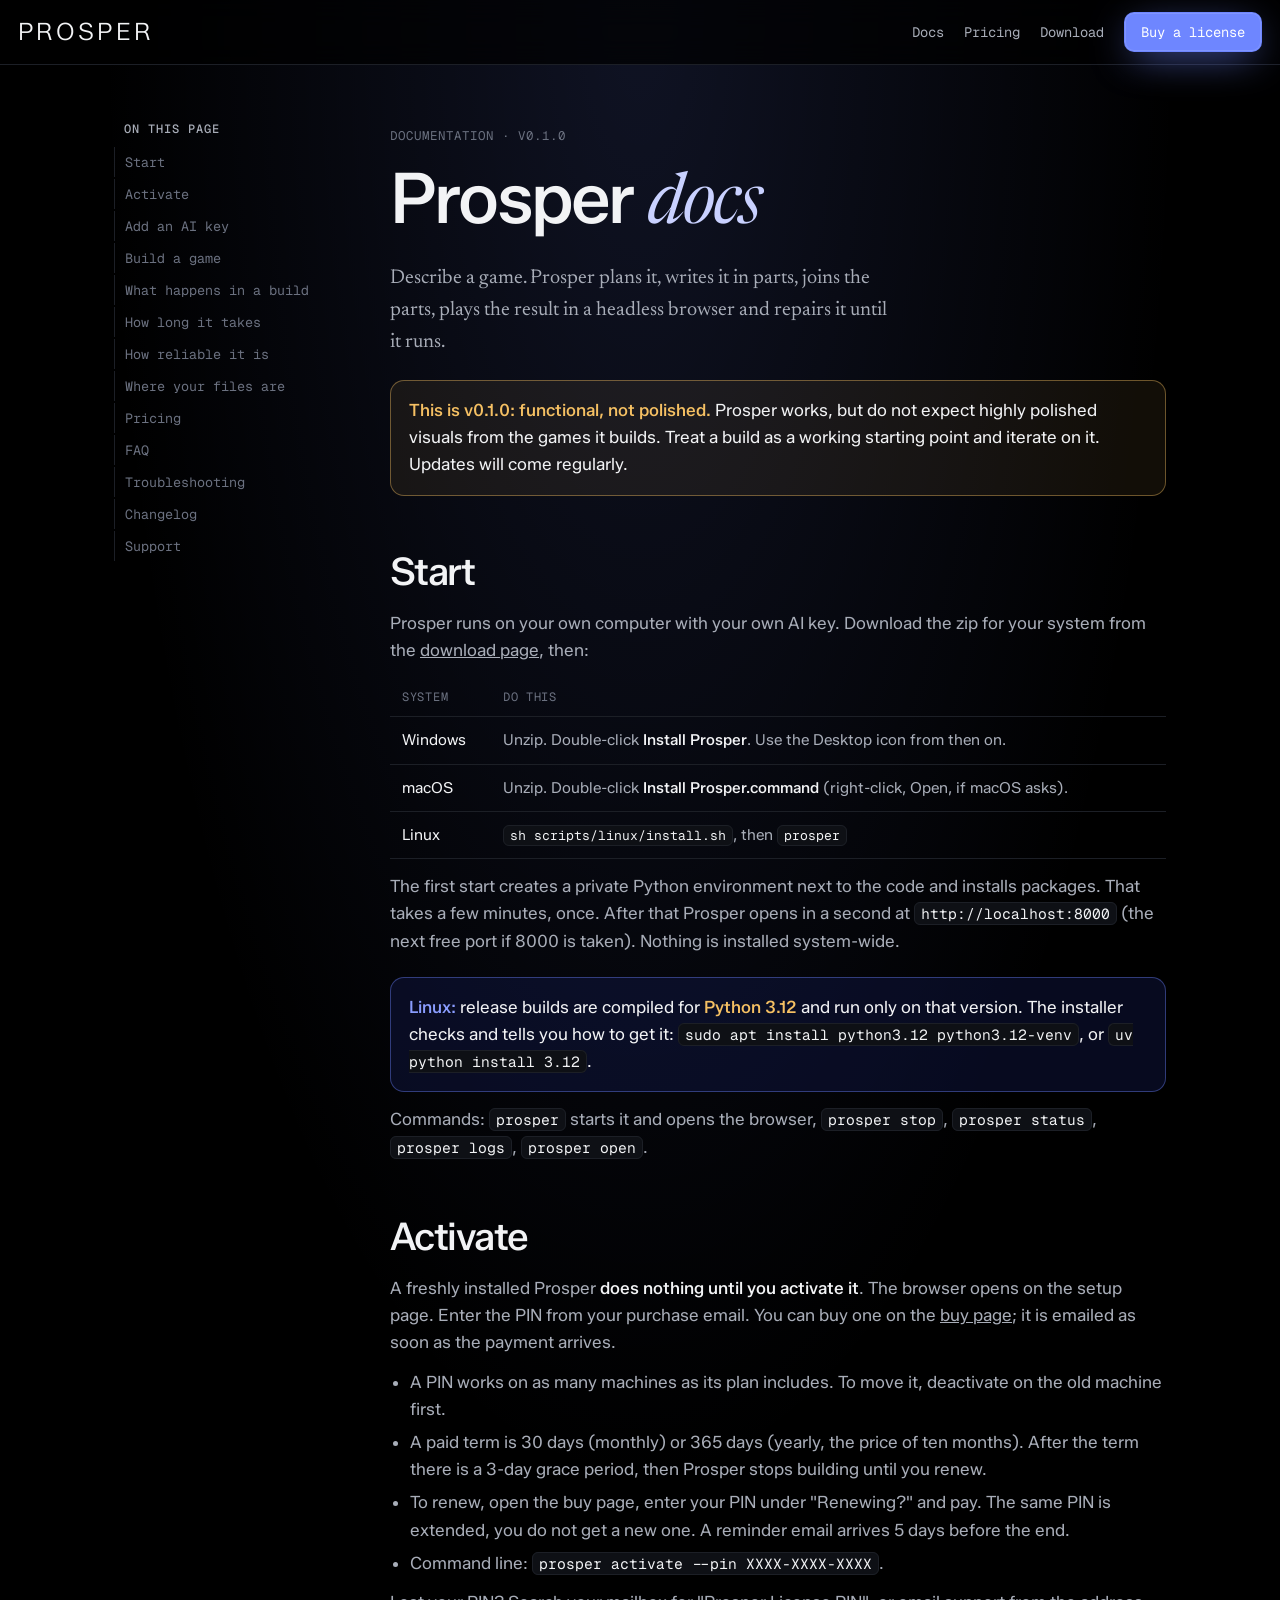
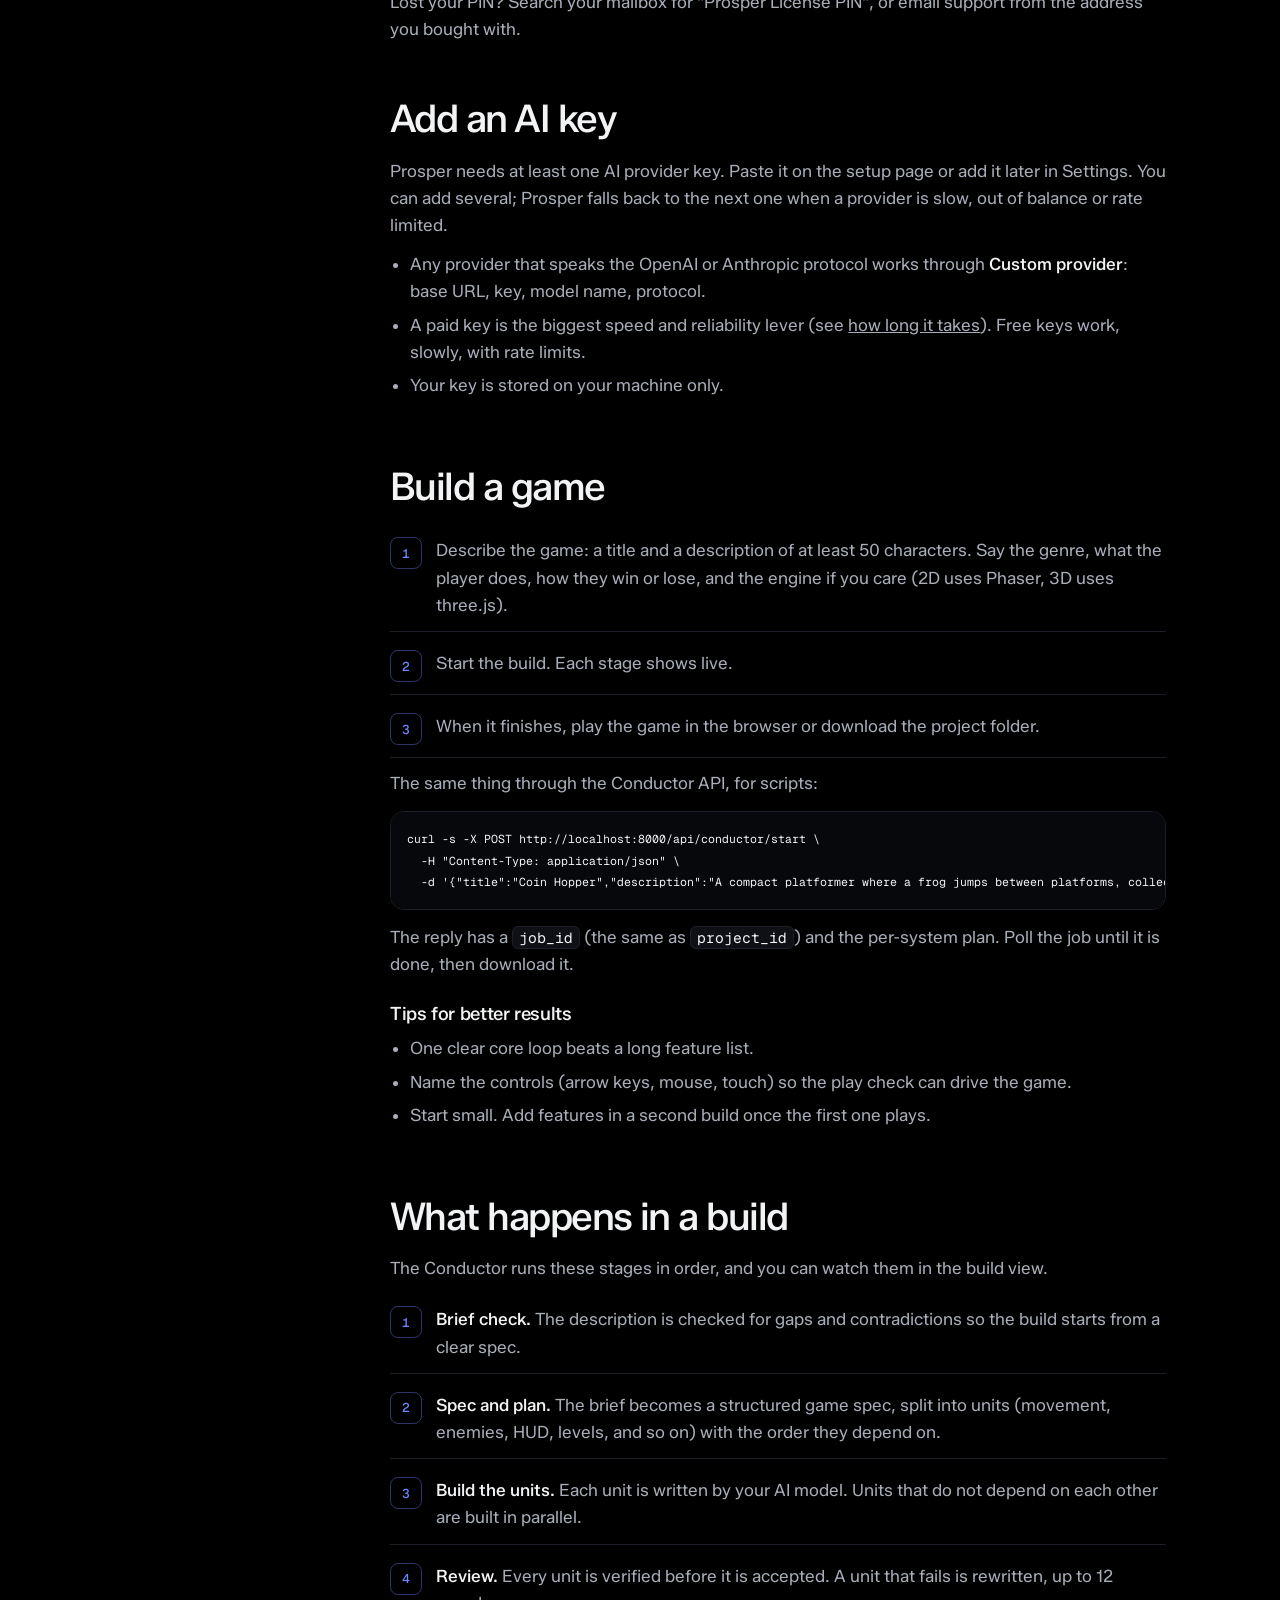
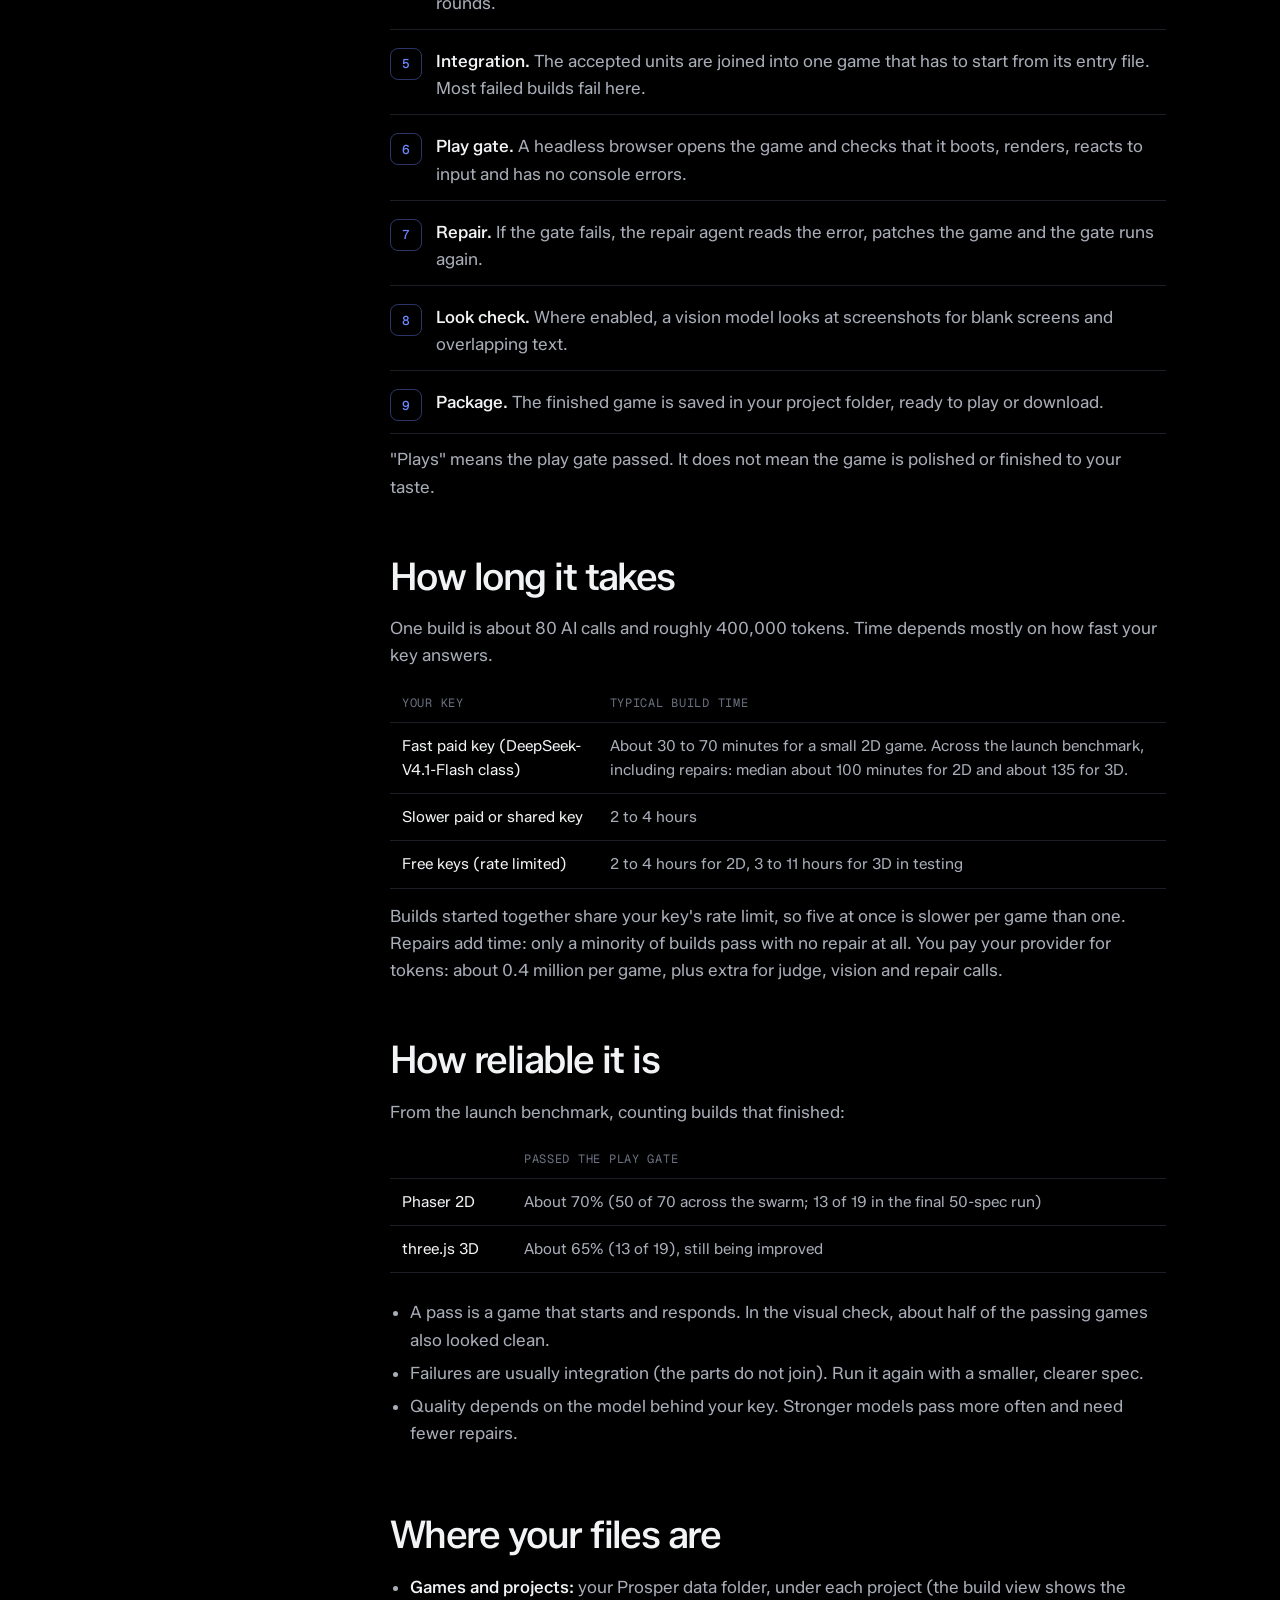
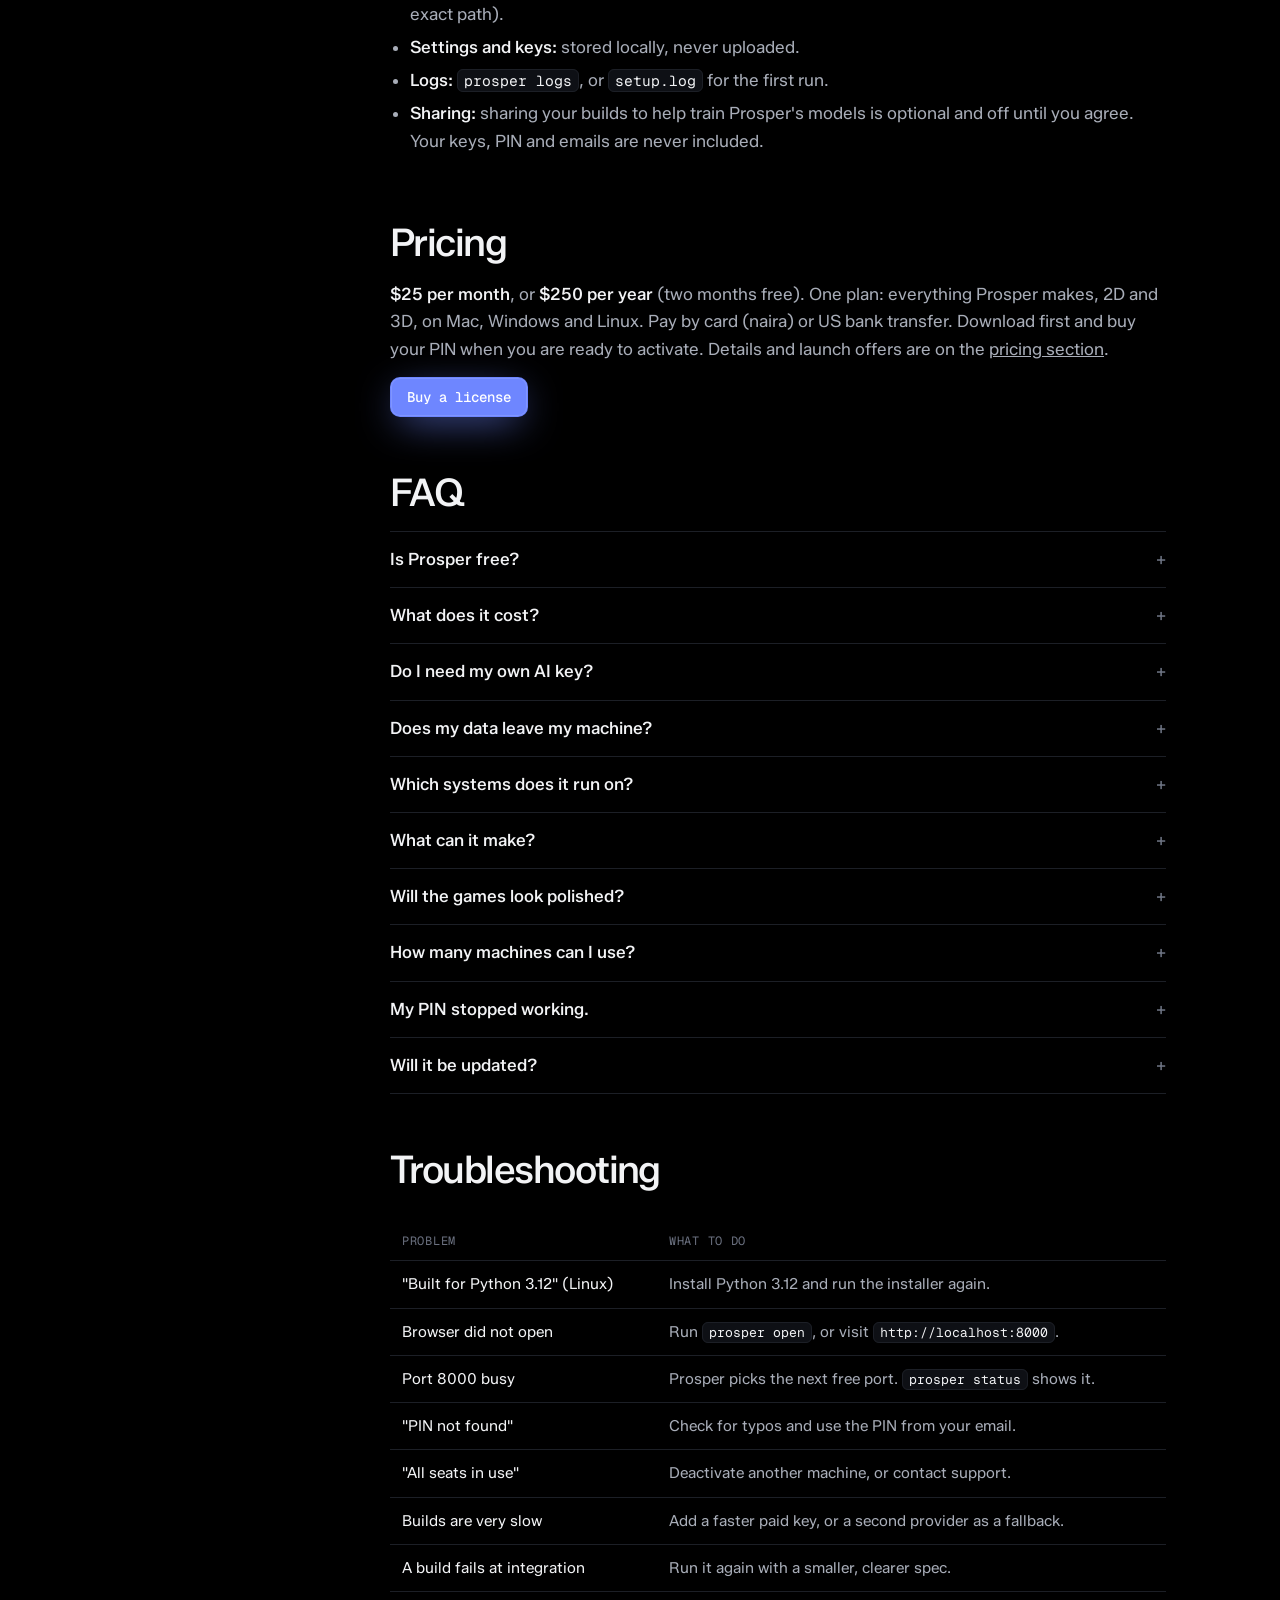
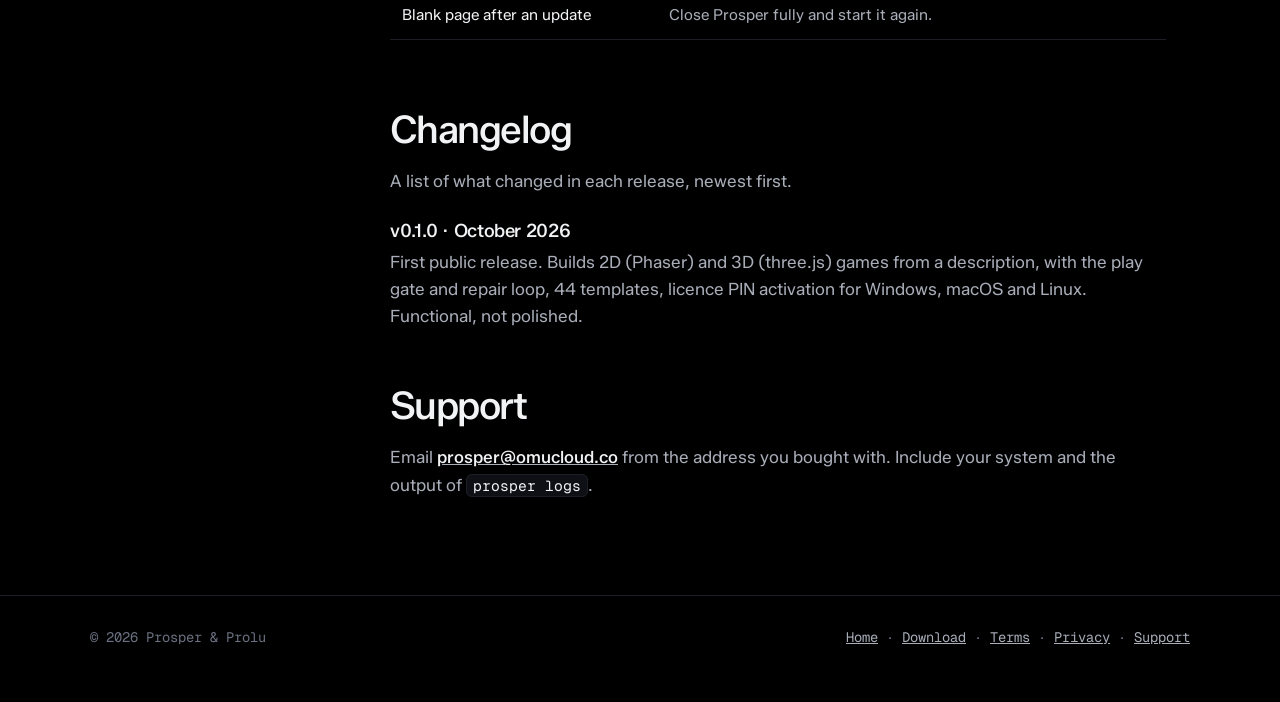
==== Docs/index.html @ 5c019542 "Site: /Docs page (guide, FAQ, changelog), v0.1.0 notice, unactivated note, support email Co-Authored" ====
<!doctype html>
<html lang="en">
<head>
<meta charset="utf-8">
<meta name="viewport" content="width=device-width, initial-scale=1, viewport-fit=cover">
<title>Prosper docs: install, activate, build</title>
<meta name="description" content="How to install Prosper, activate it, add an AI key and build a game. What each stage does, how long builds take for your key, and how reliable they are.">
<link rel="canonical" href="https://prolu.indevs.in/Docs/">
<meta name="theme-color" content="#000000">
<link rel="icon" href="data:image/svg+xml,%3Csvg xmlns=%27http://www.w3.org/2000/svg%27 viewBox=%270 0 32 32%27%3E%3Crect width=%2732%27 height=%2732%27 rx=%278%27 fill=%27%23000%27/%3E%3Cpath d=%27M11 25V7h6.5a6 6 0 0 1 0 12H11%27 fill=%27none%27 stroke=%27%236E86FF%27 stroke-width=%273%27/%3E%3C/svg%3E">
<link rel="preconnect" href="https://fonts.googleapis.com">
<link rel="preconnect" href="https://fonts.gstatic.com" crossorigin>
<link rel="stylesheet" href="https://fonts.googleapis.com/css2?family=Zalando+Sans:wght@300;400;500;600&family=Geist+Mono:wght@400;500&family=Newsreader:ital,opsz,wght@0,6..72,400;0,6..72,500;1,6..72,400&display=swap">
<style>
:root{color-scheme:dark;--bg:#000;--panel:#07080B;--raised:#0E1015;--line:#1C1F26;--line-2:#2A2E38;--text:#F2F3F5;--text-2:#A8ADB8;--muted:#6B7180;--blue:#6E86FF;--blue-hi:#8A9DFF;--blue-rgb:110,134,255;--amber:#F5C063;
--sans:"Zalando Sans",system-ui,-apple-system,"Segoe UI",sans-serif;--serif:"Newsreader",Georgia,serif;--mono:"Geist Mono",ui-monospace,Menlo,monospace}
*{box-sizing:border-box}html{scroll-behavior:smooth;-webkit-text-size-adjust:100%;overflow-x:clip}
body{margin:0;background:var(--bg);color:var(--text);font:17px/1.6 var(--sans);-webkit-font-smoothing:antialiased;overflow-x:hidden;background-image:radial-gradient(60% 30% at 50% 0,rgba(var(--blue-rgb),.14),transparent 70%)}
a{color:inherit}p{margin:0}h1,h2,h3{margin:0;font-weight:500;letter-spacing:-.04em;line-height:1.05;text-wrap:balance}
:focus-visible{outline:2px solid var(--blue);outline-offset:3px;border-radius:8px}
.top{position:sticky;top:0;z-index:30;background:rgba(0,0,0,.72);backdrop-filter:blur(14px);-webkit-backdrop-filter:blur(14px);border-bottom:1px solid var(--line)}
.bar{display:flex;align-items:center;justify-content:space-between;gap:16px;height:64px;padding-inline:18px;max-width:1280px;margin:0 auto}
.word{font-weight:300;font-size:1.5rem;letter-spacing:.14em;text-decoration:none;line-height:1}
.nav{display:flex;gap:20px;align-items:center}.nav a{font:400 .86rem var(--mono);color:var(--text-2);text-decoration:none}.nav a:hover{color:var(--text)}.nav a.btn,.nav a.btn:hover{color:#fff}
.btn{display:inline-flex;align-items:center;justify-content:center;font:500 .88rem var(--mono);padding:10px 16px;border-radius:10px;text-decoration:none;border:1px solid transparent;background:var(--blue);color:#fff;box-shadow:0 0 0 1px rgba(255,255,255,.12) inset,0 10px 40px -10px rgba(var(--blue-rgb),.9)}
.btn:hover{background:var(--blue-hi)}
.wrap{max-width:1100px;margin:0 auto;padding:56px 24px 96px;display:grid;grid-template-columns:220px minmax(0,1fr);gap:56px}
@media(max-width:860px){.wrap{grid-template-columns:1fr;gap:28px;padding-top:28px}.toc{position:static!important;display:flex!important;overflow-x:auto;gap:8px;padding-bottom:6px;scrollbar-width:none}.toc b{display:none}.toc a{white-space:nowrap;border:1px solid var(--line);border-radius:999px;padding:6px 12px}.nav a:not(.btn){display:none}}
.toc{position:sticky;top:88px;align-self:start;display:grid;gap:2px;font:400 .84rem var(--mono)}
.toc a{color:var(--muted);text-decoration:none;padding:6px 10px;border-left:1px solid var(--line)}.toc a:hover{color:var(--text);border-color:var(--blue)}
.toc b{font-weight:500;color:var(--text-2);padding:0 10px 8px;font-size:.75rem;text-transform:uppercase;letter-spacing:.08em}
main{min-width:0}main>section{padding-top:56px;scroll-margin-top:72px}main>section:first-child{padding-top:0}
.eyebrow{font:400 .78rem var(--mono);color:var(--muted);text-transform:uppercase;letter-spacing:.08em}
h1{font-size:clamp(2.6rem,7vw,4.4rem);margin-top:14px}h1 em{font-family:var(--serif);font-style:italic;font-weight:400;letter-spacing:-.025em;color:#C9D1FF}
h2{font-size:clamp(1.8rem,4vw,2.4rem);margin-bottom:18px}h3{font-size:1.15rem;letter-spacing:-.02em;margin:26px 0 8px}
.lead{font-family:var(--serif);font-size:1.25rem;color:var(--text-2);margin-top:18px;max-width:46ch}
main p,main li{color:var(--text-2)}main p+p{margin-top:12px}main ul,main ol{padding-left:1.2em;margin:12px 0}main li{margin:6px 0}main b,main strong{color:var(--text);font-weight:500}
code{font:400 .86em var(--mono);background:var(--raised);border:1px solid var(--line);border-radius:6px;padding:1px 6px;color:var(--text)}
pre{margin:14px 0;padding:16px;background:var(--panel);border:1px solid var(--line);border-radius:14px;overflow-x:auto;font:400 .84rem/1.6 var(--mono);color:var(--text)}pre code{background:none;border:0;padding:0}
.note{margin-top:22px;padding:16px 18px;border-radius:14px;border:1px solid rgba(245,192,99,.4);background:rgba(245,192,99,.07);color:var(--text)}
.note b{color:var(--amber)}.note.blue{border-color:rgba(var(--blue-rgb),.4);background:rgba(26,35,102,.3)}
table{width:100%;border-collapse:collapse;margin:14px 0;font-size:.95rem}th,td{text-align:left;padding:11px 12px;border-bottom:1px solid var(--line);vertical-align:top;color:var(--text-2)}
th{font:400 .75rem var(--mono);color:var(--muted);text-transform:uppercase;letter-spacing:.06em}td:first-child{color:var(--text)}
.tw{overflow-x:auto}
.steps{counter-reset:s;list-style:none;padding:0}.steps li{counter-increment:s;display:grid;grid-template-columns:34px 1fr;gap:12px;padding:12px 0;border-bottom:1px solid var(--line)}
.steps li::before{content:counter(s);font:500 .8rem var(--mono);color:var(--blue);border:1px solid rgba(var(--blue-rgb),.4);border-radius:8px;width:30px;height:30px;display:grid;place-items:center}
details{border-top:1px solid var(--line);padding:14px 0}details:last-of-type{border-bottom:1px solid var(--line)}
summary{cursor:pointer;color:var(--text);font-weight:500;list-style:none;display:flex;justify-content:space-between;gap:12px}summary::after{content:"+";font-family:var(--mono);color:var(--muted)}details[open] summary::after{content:"\2212"}
summary::-webkit-details-marker{display:none}details p{margin-top:10px}
footer{border-top:1px solid var(--line);padding:32px 24px 56px;font:400 .86rem var(--mono);color:var(--muted)}
footer .in{max-width:1100px;margin:0 auto;display:flex;flex-wrap:wrap;gap:12px 24px;justify-content:space-between}footer a{color:var(--text-2)}
</style>
</head>
<body>
<header class="top"><div class="bar"><a class="word" href="/">PROSPER</a>
<nav class="nav"><a href="/Docs/">Docs</a><a href="/#prosper-pricing">Pricing</a><a href="/download/#prosper">Download</a><a class="btn" href="https://prosper.qzz.io/buy">Buy a license</a></nav></div></header>

<div class="wrap">
<nav class="toc" aria-label="On this page"><b>On this page</b>
<a href="#start">Start</a><a href="#activate">Activate</a><a href="#key">Add an AI key</a><a href="#build">Build a game</a><a href="#stages">What happens in a build</a><a href="#time">How long it takes</a><a href="#reliability">How reliable it is</a><a href="#files">Where your files are</a><a href="#pricing">Pricing</a><a href="#faq">FAQ</a><a href="#troubleshooting">Troubleshooting</a><a href="#changelog">Changelog</a><a href="#support">Support</a></nav>
<main>

<section id="top">
<span class="eyebrow">Documentation · v0.1.0</span>
<h1>Prosper <em>docs</em></h1>
<p class="lead">Describe a game. Prosper plans it, writes it in parts, joins the parts, plays the result in a headless browser and repairs it until it runs.</p>
<div class="note"><b>This is v0.1.0: functional, not polished.</b> Prosper works, but do not expect highly polished visuals from the games it builds. Treat a build as a working starting point and iterate on it. Updates will come regularly.</div>
</section>

<section id="start">
<h2>Start</h2>
<p>Prosper runs on your own computer with your own AI key. Download the zip for your system from the <a href="/download/#prosper">download page</a>, then:</p>
<div class="tw"><table><tr><th>System</th><th>Do this</th></tr>
<tr><td>Windows</td><td>Unzip. Double-click <b>Install Prosper</b>. Use the Desktop icon from then on.</td></tr>
<tr><td>macOS</td><td>Unzip. Double-click <b>Install Prosper.command</b> (right-click, Open, if macOS asks).</td></tr>
<tr><td>Linux</td><td><code>sh scripts/linux/install.sh</code>, then <code>prosper</code></td></tr></table></div>
<p>The first start creates a private Python environment next to the code and installs packages. That takes a few minutes, once. After that Prosper opens in a second at <code>http://localhost:8000</code> (the next free port if 8000 is taken). Nothing is installed system-wide.</p>
<div class="note blue"><b style="color:var(--blue-hi)">Linux:</b> release builds are compiled for <b>Python 3.12</b> and run only on that version. The installer checks and tells you how to get it: <code>sudo apt install python3.12 python3.12-venv</code>, or <code>uv python install 3.12</code>.</div>
<p style="margin-top:14px">Commands: <code>prosper</code> starts it and opens the browser, <code>prosper stop</code>, <code>prosper status</code>, <code>prosper logs</code>, <code>prosper open</code>.</p>
</section>

<section id="activate">
<h2>Activate</h2>
<p>A freshly installed Prosper <b>does nothing until you activate it</b>. The browser opens on the setup page. Enter the PIN from your purchase email. You can buy one on the <a href="https://prosper.qzz.io/buy">buy page</a>; it is emailed as soon as the payment arrives.</p>
<ul>
<li>A PIN works on as many machines as its plan includes. To move it, deactivate on the old machine first.</li>
<li>A paid term is 30 days (monthly) or 365 days (yearly, the price of ten months). After the term there is a 3-day grace period, then Prosper stops building until you renew.</li>
<li>To renew, open the buy page, enter your PIN under "Renewing?" and pay. The same PIN is extended, you do not get a new one. A reminder email arrives 5 days before the end.</li>
<li>Command line: <code>prosper activate --pin XXXX-XXXX-XXXX</code>.</li></ul>
<p>Lost your PIN? Search your mailbox for "Prosper License PIN", or email support from the address you bought with.</p>
</section>

<section id="key">
<h2>Add an AI key</h2>
<p>Prosper needs at least one AI provider key. Paste it on the setup page or add it later in Settings. You can add several; Prosper falls back to the next one when a provider is slow, out of balance or rate limited.</p>
<ul><li>Any provider that speaks the OpenAI or Anthropic protocol works through <b>Custom provider</b>: base URL, key, model name, protocol.</li>
<li>A paid key is the biggest speed and reliability lever (see <a href="#time">how long it takes</a>). Free keys work, slowly, with rate limits.</li>
<li>Your key is stored on your machine only.</li></ul>
</section>

<section id="build">
<h2>Build a game</h2>
<ol class="steps">
<li><span>Describe the game: a title and a description of at least 50 characters. Say the genre, what the player does, how they win or lose, and the engine if you care (2D uses Phaser, 3D uses three.js).</span></li>
<li><span>Start the build. Each stage shows live.</span></li>
<li><span>When it finishes, play the game in the browser or download the project folder.</span></li></ol>
<p>The same thing through the Conductor API, for scripts:</p>
<pre><code>curl -s -X POST http://localhost:8000/api/conductor/start \
  -H "Content-Type: application/json" \
  -d '{"title":"Coin Hopper","description":"A compact platformer where a frog jumps between platforms, collects coins and avoids hazards, with a score, three lives, a main menu and a game-over screen.","platform":"phaser+js","genre":"platformer"}'</code></pre>
<p>The reply has a <code>job_id</code> (the same as <code>project_id</code>) and the per-system plan. Poll the job until it is done, then download it.</p>
<h3>Tips for better results</h3>
<ul><li>One clear core loop beats a long feature list.</li><li>Name the controls (arrow keys, mouse, touch) so the play check can drive the game.</li><li>Start small. Add features in a second build once the first one plays.</li></ul>
</section>

<section id="stages">
<h2>What happens in a build</h2>
<p>The Conductor runs these stages in order, and you can watch them in the build view.</p>
<ol class="steps">
<li><span><b>Brief check.</b> The description is checked for gaps and contradictions so the build starts from a clear spec.</span></li>
<li><span><b>Spec and plan.</b> The brief becomes a structured game spec, split into units (movement, enemies, HUD, levels, and so on) with the order they depend on.</span></li>
<li><span><b>Build the units.</b> Each unit is written by your AI model. Units that do not depend on each other are built in parallel.</span></li>
<li><span><b>Review.</b> Every unit is verified before it is accepted. A unit that fails is rewritten, up to 12 rounds.</span></li>
<li><span><b>Integration.</b> The accepted units are joined into one game that has to start from its entry file. Most failed builds fail here.</span></li>
<li><span><b>Play gate.</b> A headless browser opens the game and checks that it boots, renders, reacts to input and has no console errors.</span></li>
<li><span><b>Repair.</b> If the gate fails, the repair agent reads the error, patches the game and the gate runs again.</span></li>
<li><span><b>Look check.</b> Where enabled, a vision model looks at screenshots for blank screens and overlapping text.</span></li>
<li><span><b>Package.</b> The finished game is saved in your project folder, ready to play or download.</span></li></ol>
<p>"Plays" means the play gate passed. It does not mean the game is polished or finished to your taste.</p>
</section>

<section id="time">
<h2>How long it takes</h2>
<p>One build is about 80 AI calls and roughly 400,000 tokens. Time depends mostly on how fast your key answers.</p>
<div class="tw"><table><tr><th>Your key</th><th>Typical build time</th></tr>
<tr><td>Fast paid key (DeepSeek-V4.1-Flash class)</td><td>About 30 to 70 minutes for a small 2D game. Across the launch benchmark, including repairs: median about 100 minutes for 2D and about 135 for 3D.</td></tr>
<tr><td>Slower paid or shared key</td><td>2 to 4 hours</td></tr>
<tr><td>Free keys (rate limited)</td><td>2 to 4 hours for 2D, 3 to 11 hours for 3D in testing</td></tr></table></div>
<p>Builds started together share your key's rate limit, so five at once is slower per game than one. Repairs add time: only a minority of builds pass with no repair at all. You pay your provider for tokens: about 0.4 million per game, plus extra for judge, vision and repair calls.</p>
</section>

<section id="reliability">
<h2>How reliable it is</h2>
<p>From the launch benchmark, counting builds that finished:</p>
<div class="tw"><table><tr><th></th><th>Passed the play gate</th></tr>
<tr><td>Phaser 2D</td><td>About 70% (50 of 70 across the swarm; 13 of 19 in the final 50-spec run)</td></tr>
<tr><td>three.js 3D</td><td>About 65% (13 of 19), still being improved</td></tr></table></div>
<ul><li>A pass is a game that starts and responds. In the visual check, about half of the passing games also looked clean.</li>
<li>Failures are usually integration (the parts do not join). Run it again with a smaller, clearer spec.</li>
<li>Quality depends on the model behind your key. Stronger models pass more often and need fewer repairs.</li></ul>
</section>

<section id="files">
<h2>Where your files are</h2>
<ul><li><b>Games and projects:</b> your Prosper data folder, under each project (the build view shows the exact path).</li>
<li><b>Settings and keys:</b> stored locally, never uploaded.</li>
<li><b>Logs:</b> <code>prosper logs</code>, or <code>setup.log</code> for the first run.</li>
<li><b>Sharing:</b> sharing your builds to help train Prosper's models is optional and off until you agree. Your keys, PIN and emails are never included.</li></ul>
</section>

<section id="pricing">
<h2>Pricing</h2>
<p><b>$25 per month</b>, or <b>$250 per year</b> (two months free). One plan: everything Prosper makes, 2D and 3D, on Mac, Windows and Linux. Pay by card (naira) or US bank transfer. Download first and buy your PIN when you are ready to activate. Details and launch offers are on the <a href="/#prosper-pricing">pricing section</a>.</p>
<p style="margin-top:14px"><a class="btn" href="https://prosper.qzz.io/buy">Buy a license</a></p>
</section>

<section id="faq">
<h2>FAQ</h2>
<details><summary>Is Prosper free?</summary><p>The download is free, but an unactivated copy does nothing. You need a PIN to build.</p></details>
<details><summary>What does it cost?</summary><p>$25 per month or $250 per year. Card payments are taken in naira; bank transfer is in US dollars.</p></details>
<details><summary>Do I need my own AI key?</summary><p>Yes. Prosper runs on your machine and uses the AI provider you choose and pay. A paid key makes builds much faster.</p></details>
<details><summary>Does my data leave my machine?</summary><p>Your projects, games and keys stay on your computer. Prosper contacts our server only to activate and check your licence. Sharing builds to help train our models is optional and off until you agree.</p></details>
<details><summary>Which systems does it run on?</summary><p>Windows, macOS and Linux. On Linux you need Python 3.12.</p></details>
<details><summary>What can it make?</summary><p>2D games with Phaser and 3D games with three.js, from a written description. It ships with 44 templates and about 99 add-ons.</p></details>
<details><summary>Will the games look polished?</summary><p>Not yet. This is v0.1.0. Games work, but do not expect highly polished visuals. Treat each build as a playable starting point.</p></details>
<details><summary>How many machines can I use?</summary><p>As many as your plan includes. The standard plan covers one machine at a time. To move it, deactivate the old one first.</p></details>
<details><summary>My PIN stopped working.</summary><p>Your paid term may have ended (there is a 3-day grace period), or the PIN was deactivated. Renew on the buy page with the same PIN, or email support.</p></details>
<details><summary>Will it be updated?</summary><p>Yes, updates will come regularly. See the changelog below.</p></details>
</section>

<section id="troubleshooting">
<h2>Troubleshooting</h2>
<div class="tw"><table><tr><th>Problem</th><th>What to do</th></tr>
<tr><td>"Built for Python 3.12" (Linux)</td><td>Install Python 3.12 and run the installer again.</td></tr>
<tr><td>Browser did not open</td><td>Run <code>prosper open</code>, or visit <code>http://localhost:8000</code>.</td></tr>
<tr><td>Port 8000 busy</td><td>Prosper picks the next free port. <code>prosper status</code> shows it.</td></tr>
<tr><td>"PIN not found"</td><td>Check for typos and use the PIN from your email.</td></tr>
<tr><td>"All seats in use"</td><td>Deactivate another machine, or contact support.</td></tr>
<tr><td>Builds are very slow</td><td>Add a faster paid key, or a second provider as a fallback.</td></tr>
<tr><td>A build fails at integration</td><td>Run it again with a smaller, clearer spec.</td></tr>
<tr><td>Blank page after an update</td><td>Close Prosper fully and start it again.</td></tr></table></div>
</section>

<section id="changelog">
<h2>Changelog</h2>
<p>A list of what changed in each release, newest first.</p>
<h3>v0.1.0 · October 2026</h3>
<p>First public release. Builds 2D (Phaser) and 3D (three.js) games from a description, with the play gate and repair loop, 44 templates, licence PIN activation for Windows, macOS and Linux. Functional, not polished.</p>
</section>

<section id="support">
<h2>Support</h2>
<p>Email <a href="mailto:prosper@omucloud.co"><b>prosper@omucloud.co</b></a> from the address you bought with. Include your system and the output of <code>prosper logs</code>.</p>
</section>

</main></div>
<footer><div class="in"><span>© 2026 Prosper &amp; Prolu</span><span><a href="/">Home</a> · <a href="/download/#prosper">Download</a> · <a href="/prolu/#terms">Terms</a> · <a href="/prolu/#privacy">Privacy</a> · <a href="mailto:prosper@omucloud.co">Support</a></span></div></footer>
</body></html>
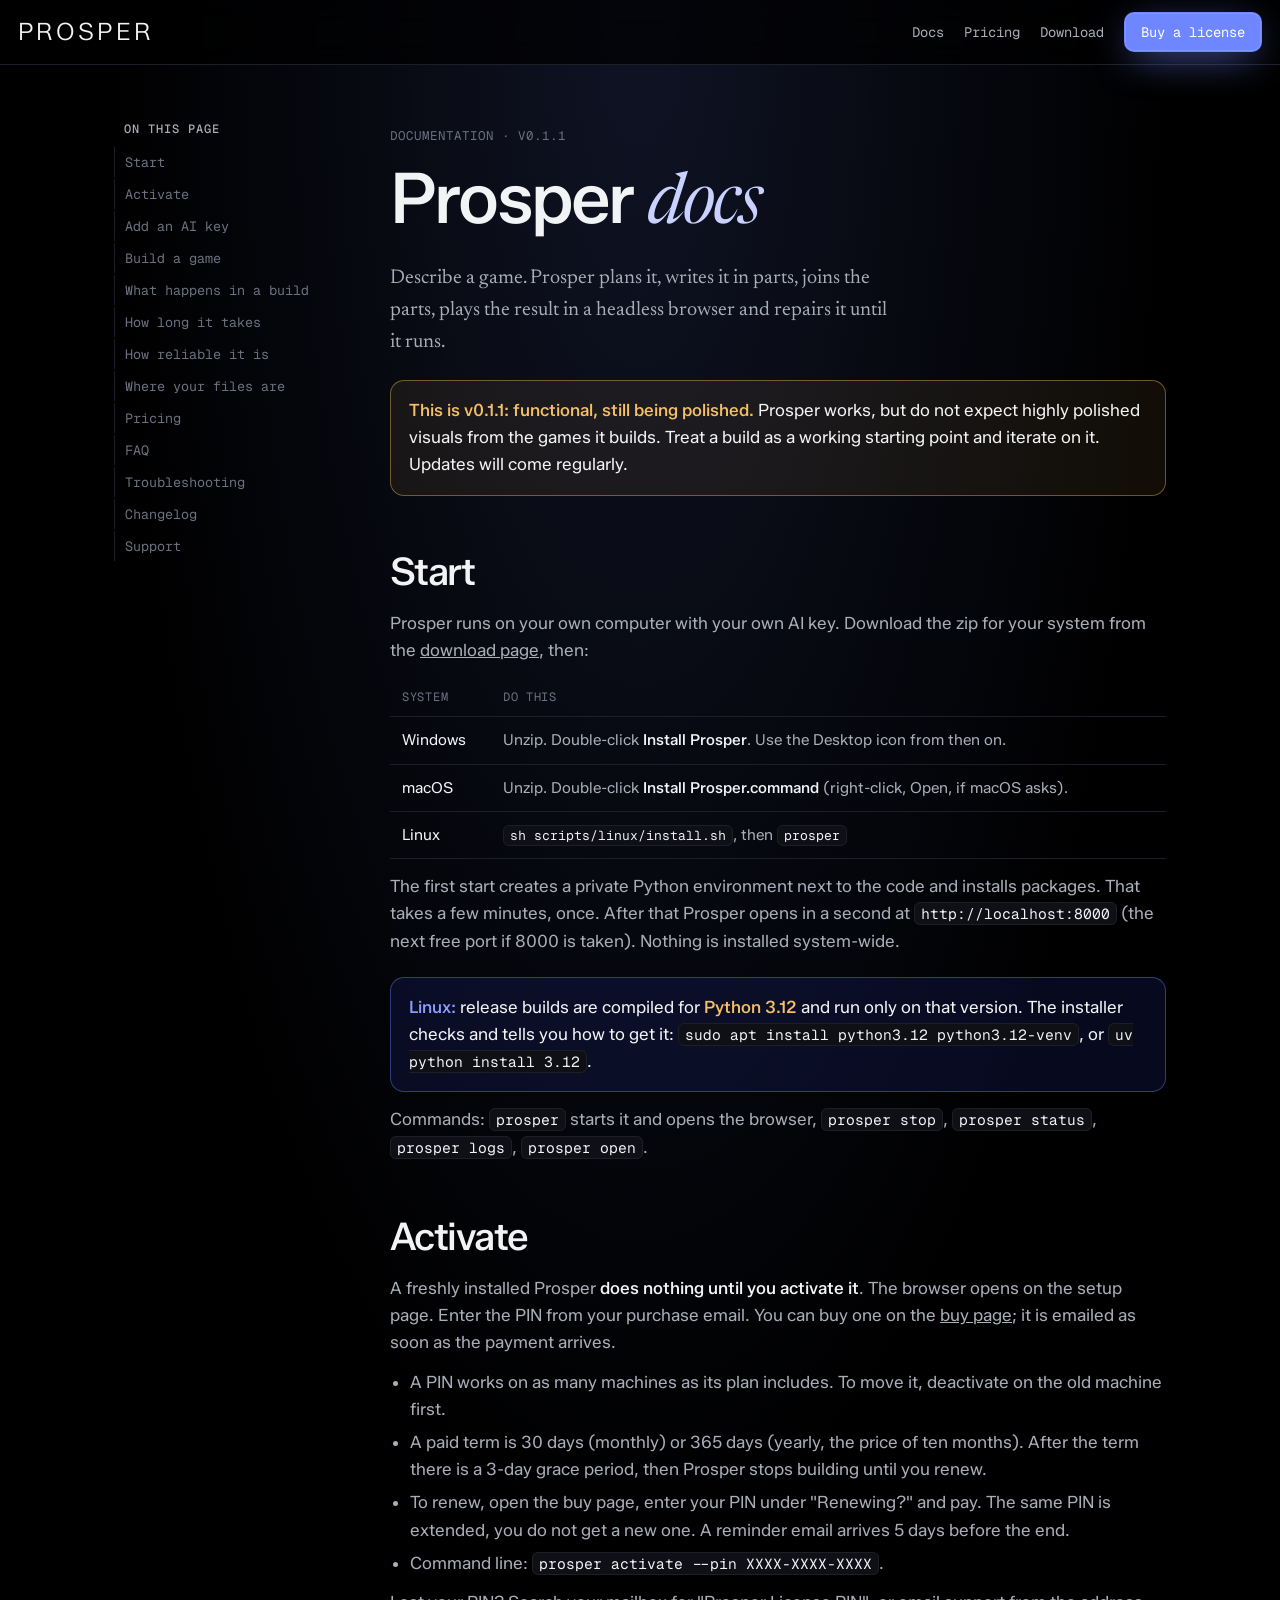
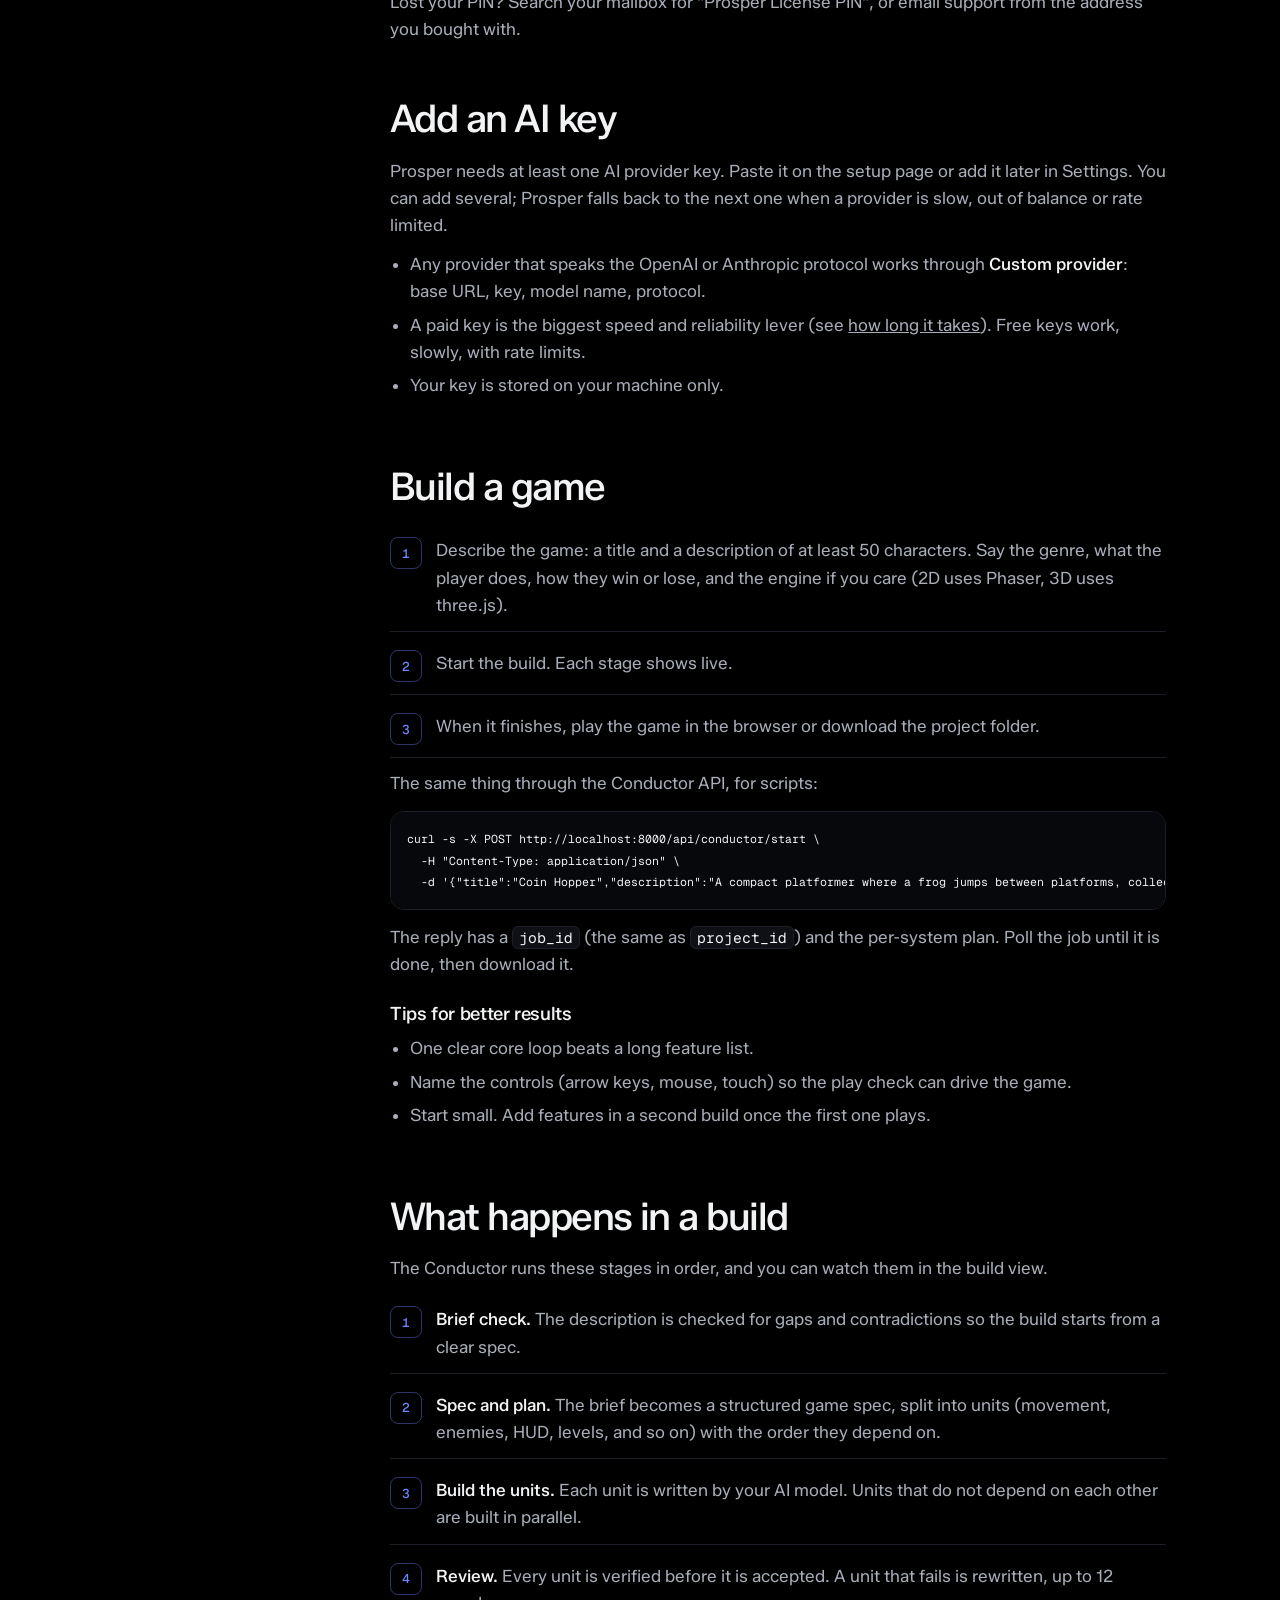
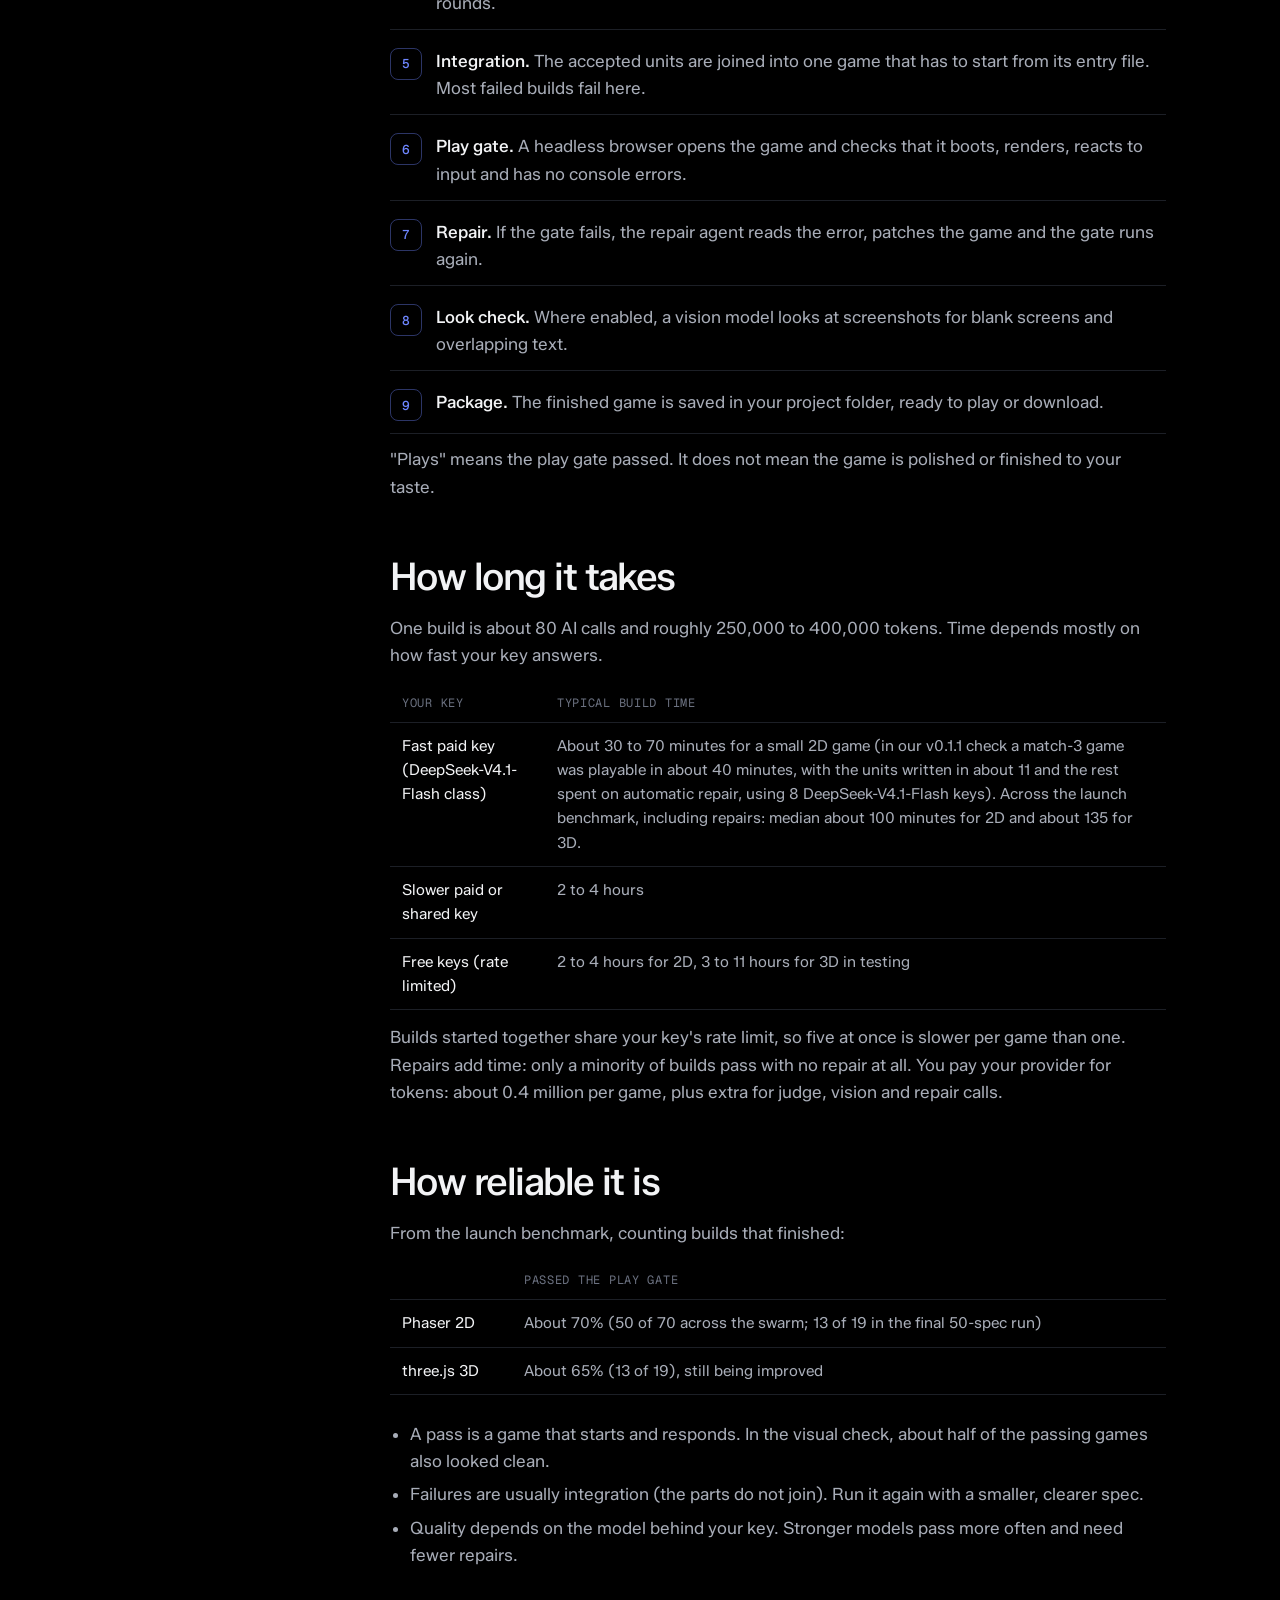
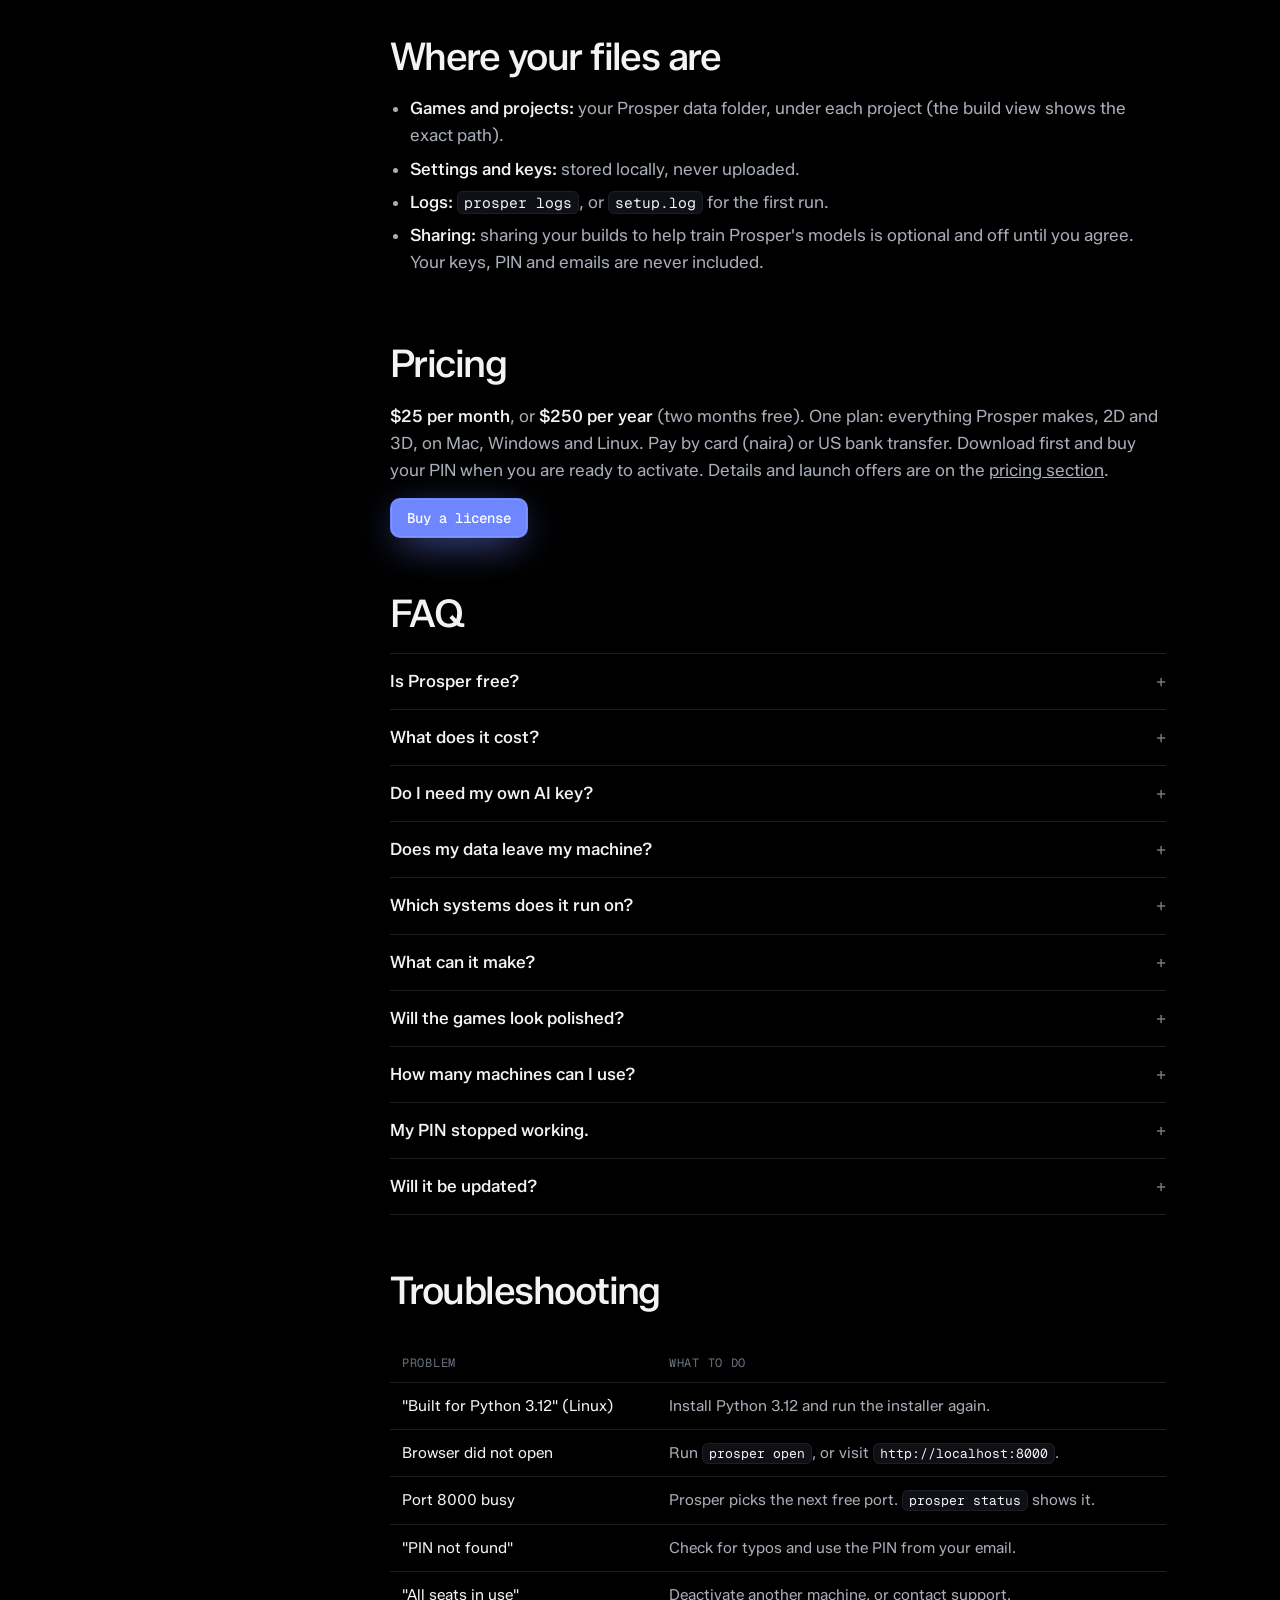
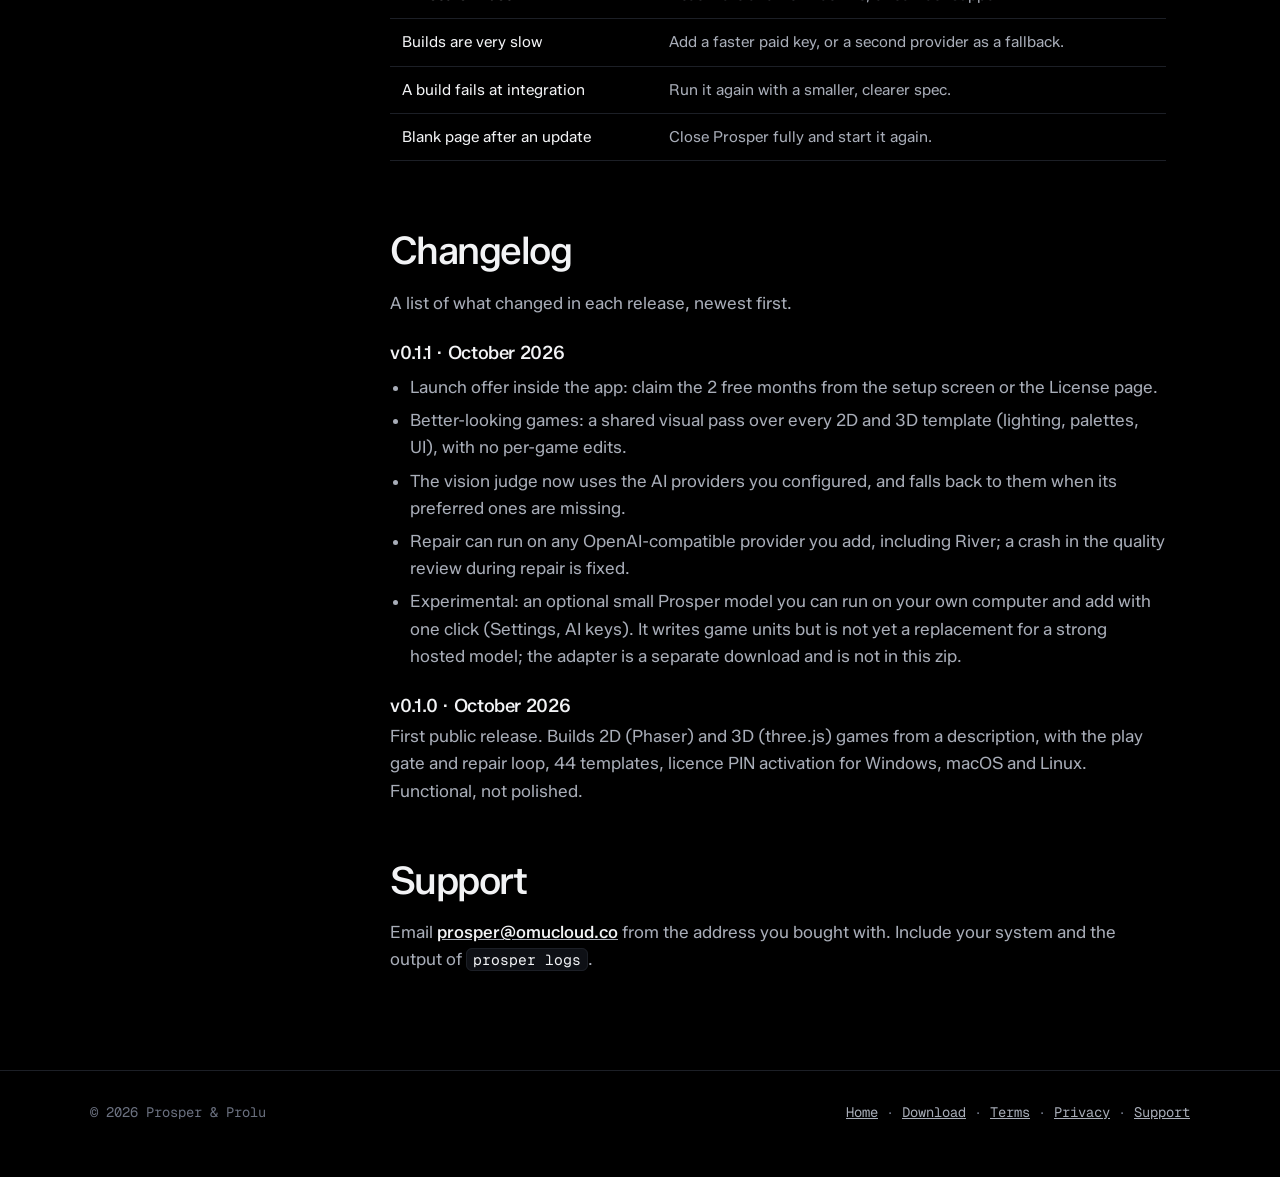
==== commit 7ac0e9dc: "Prosper 0.1.1: download links, changelog, docs build-time numbers Co-Authored-By: Claude Sonnet 5.5 " ====
--- a/Docs/index.html
+++ b/Docs/index.html
@@ -61,10 +61,10 @@
 <main>
 
 <section id="top">
-<span class="eyebrow">Documentation · v0.1.0</span>
+<span class="eyebrow">Documentation · v0.1.1</span>
 <h1>Prosper <em>docs</em></h1>
 <p class="lead">Describe a game. Prosper plans it, writes it in parts, joins the parts, plays the result in a headless browser and repairs it until it runs.</p>
-<div class="note"><b>This is v0.1.0: functional, not polished.</b> Prosper works, but do not expect highly polished visuals from the games it builds. Treat a build as a working starting point and iterate on it. Updates will come regularly.</div>
+<div class="note"><b>This is v0.1.1: functional, still being polished.</b> Prosper works, but do not expect highly polished visuals from the games it builds. Treat a build as a working starting point and iterate on it. Updates will come regularly.</div>
 </section>
 
 <section id="start">
@@ -131,9 +131,9 @@
 
 <section id="time">
 <h2>How long it takes</h2>
-<p>One build is about 80 AI calls and roughly 400,000 tokens. Time depends mostly on how fast your key answers.</p>
+<p>One build is about 80 AI calls and roughly 250,000 to 400,000 tokens. Time depends mostly on how fast your key answers.</p>
 <div class="tw"><table><tr><th>Your key</th><th>Typical build time</th></tr>
-<tr><td>Fast paid key (DeepSeek-V4.1-Flash class)</td><td>About 30 to 70 minutes for a small 2D game. Across the launch benchmark, including repairs: median about 100 minutes for 2D and about 135 for 3D.</td></tr>
+<tr><td>Fast paid key (DeepSeek-V4.1-Flash class)</td><td>About 30 to 70 minutes for a small 2D game (in our v0.1.1 check a match-3 game was playable in about 40 minutes, with the units written in about 11 and the rest spent on automatic repair, using 8 DeepSeek-V4.1-Flash keys). Across the launch benchmark, including repairs: median about 100 minutes for 2D and about 135 for 3D.</td></tr>
 <tr><td>Slower paid or shared key</td><td>2 to 4 hours</td></tr>
 <tr><td>Free keys (rate limited)</td><td>2 to 4 hours for 2D, 3 to 11 hours for 3D in testing</td></tr></table></div>
 <p>Builds started together share your key's rate limit, so five at once is slower per game than one. Repairs add time: only a minority of builds pass with no repair at all. You pay your provider for tokens: about 0.4 million per game, plus extra for judge, vision and repair calls.</p>
@@ -172,7 +172,7 @@
 <details><summary>Does my data leave my machine?</summary><p>Your projects, games and keys stay on your computer. Prosper contacts our server only to activate and check your licence. Sharing builds to help train our models is optional and off until you agree.</p></details>
 <details><summary>Which systems does it run on?</summary><p>Windows, macOS and Linux. On Linux you need Python 3.12.</p></details>
 <details><summary>What can it make?</summary><p>2D games with Phaser and 3D games with three.js, from a written description. It ships with 44 templates and about 99 add-ons.</p></details>
-<details><summary>Will the games look polished?</summary><p>Not yet. This is v0.1.0. Games work, but do not expect highly polished visuals. Treat each build as a playable starting point.</p></details>
+<details><summary>Will the games look polished?</summary><p>Getting better, not finished. This is v0.1.1. Games work, but do not expect highly polished visuals. Treat each build as a playable starting point.</p></details>
 <details><summary>How many machines can I use?</summary><p>As many as your plan includes. The standard plan covers one machine at a time. To move it, deactivate the old one first.</p></details>
 <details><summary>My PIN stopped working.</summary><p>Your paid term may have ended (there is a 3-day grace period), or the PIN was deactivated. Renew on the buy page with the same PIN, or email support.</p></details>
 <details><summary>Will it be updated?</summary><p>Yes, updates will come regularly. See the changelog below.</p></details>
@@ -194,6 +194,14 @@
 <section id="changelog">
 <h2>Changelog</h2>
 <p>A list of what changed in each release, newest first.</p>
+<h3>v0.1.1 · October 2026</h3>
+<ul>
+<li>Launch offer inside the app: claim the 2 free months from the setup screen or the License page.</li>
+<li>Better-looking games: a shared visual pass over every 2D and 3D template (lighting, palettes, UI), with no per-game edits.</li>
+<li>The vision judge now uses the AI providers you configured, and falls back to them when its preferred ones are missing.</li>
+<li>Repair can run on any OpenAI-compatible provider you add, including River; a crash in the quality review during repair is fixed.</li>
+<li>Experimental: an optional small Prosper model you can run on your own computer and add with one click (Settings, AI keys). It writes game units but is not yet a replacement for a strong hosted model; the adapter is a separate download and is not in this zip.</li>
+</ul>
 <h3>v0.1.0 · October 2026</h3>
 <p>First public release. Builds 2D (Phaser) and 3D (three.js) games from a description, with the play gate and repair loop, 44 templates, licence PIN activation for Windows, macOS and Linux. Functional, not polished.</p>
 </section>
@@ -204,5 +212,5 @@
 </section>
 
 </main></div>
-<footer><div class="in"><span>© 2026 Prosper &amp; Prolu</span><span><a href="/">Home</a> · <a href="/download/#prosper">Download</a> · <a href="/prolu/#terms">Terms</a> · <a href="/prolu/#privacy">Privacy</a> · <a href="mailto:prosper@omucloud.co">Support</a></span></div></footer>
+<footer><div class="in"><span>© 2026 Prosper &amp; Prolu</span><span><a href="/">Home</a> · <a href="/download/#prosper">Download</a> · <a href="/legal/#terms">Terms</a> · <a href="/legal/#privacy">Privacy</a> · <a href="mailto:prosper@omucloud.co">Support</a></span></div></footer>
 </body></html>
